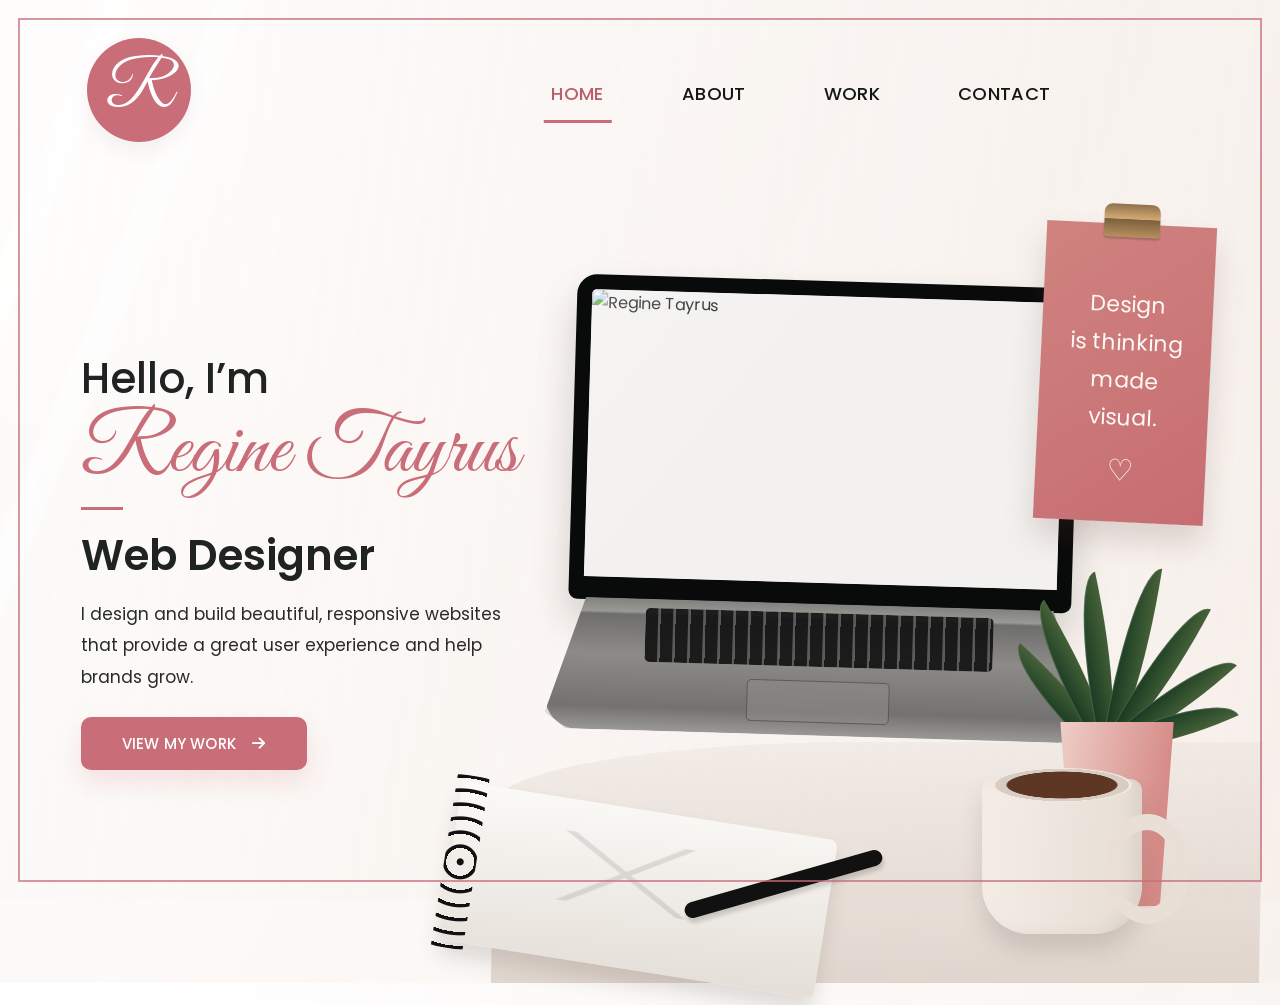
==== index.html @ b235884c "Initial portfolio" ====
<!DOCTYPE html>
<html lang="en">
<head>
  <meta charset="UTF-8">
  <meta name="viewport" content="width=device-width, initial-scale=1.0">
  <title>Regine Tayrus | Home</title>
  <link rel="stylesheet" href="style.css">
  <link rel="stylesheet" href="https://cdnjs.cloudflare.com/ajax/libs/font-awesome/6.6.0/css/all.min.css">
</head>
<body class="home-page">
  <div class="page-border" aria-hidden="true"></div>

  <header class="site-header">
    <a class="brand" href="index.html" aria-label="Regine Tayrus home">R</a>
    <nav class="site-nav" aria-label="Main navigation">
      <ul>
        <li><a class="active" href="index.html">HOME</a></li>
        <li><a href="about.html">ABOUT</a></li>
        <li><a href="work.html">WORK</a></li>
        <li><a href="contact.html">CONTACT</a></li>
      </ul>
    </nav>
  </header>

  <main class="page-main">
    <section class="copy-panel">
      <h2 class="home-hello">Hello, I’m</h2>
      <h1 class="home-name">Regine Tayrus</h1>
      <div class="name-line"></div>
      <h3 class="home-role">Web Designer</h3>
      <p class="body-copy">
        I design and build beautiful, responsive websites that provide a great user experience and help brands grow.
      </p>
      <a class="btn-primary" href="work.html">VIEW MY WORK <i class="fa-solid fa-arrow-right"></i></a>
    </section>

    <section class="scene" aria-label="Workspace illustration">
      <div class="desk-surface"></div>
      <div class="laptop">
        <div class="laptop-screen">
          <img src="c:\Users\ASUS\Pictures\picture\ia.jpg" alt="Regine Tayrus">
        </div>
        <div class="laptop-base"></div>
      </div>
      <div class="note-card">Design<br>is thinking<br>made<br>visual.</div>
      <div class="plant" aria-hidden="true">
        <span class="leaf l1"></span><span class="leaf l2"></span><span class="leaf l3"></span>
        <span class="leaf l4"></span><span class="leaf l5"></span><span class="leaf l6"></span><span class="leaf l7"></span>
        <div class="pot"></div>
      </div>
      <div class="cup" aria-hidden="true"></div>
      <div class="notebook" aria-hidden="true"></div>
      <div class="pen" aria-hidden="true"></div>
    </section>
  </main>
</body>
</html>
---- style.css ----
@import url('https://fonts.googleapis.com/css2?family=Great+Vibes&family=Poppins:wght@300;400;500;600;700&display=swap');

:root{
  --rose:#c96d79;
  --rose-dark:#b95e6a;
  --rose-soft:#d98b91;
  --cream:#f8f4f0;
  --paper:#fffdfb;
  --ink:#1f2322;
  --muted:#555a58;
  --line:rgba(201,109,121,.72);
  --shadow:0 20px 45px rgba(88,64,54,.15);
}

*{
  margin:0;
  padding:0;
  box-sizing:border-box;
}

html{scroll-behavior:smooth;}

body{
  min-height:100vh;
  color:var(--ink);
  background:
    radial-gradient(circle at 6% 10%, rgba(255,255,255,.95) 0 8%, transparent 27%),
    linear-gradient(120deg, rgba(255,255,255,.95), rgba(247,240,235,.92));
  font-family:'Poppins',sans-serif;
  overflow-x:hidden;
}

body::before{
  content:"";
  position:fixed;
  inset:0;
  pointer-events:none;
  z-index:-2;
  background:
    linear-gradient(112deg, transparent 0 6%, rgba(255,255,255,.68) 6.5% 8%, transparent 8.5% 13%, rgba(255,255,255,.5) 13.5% 15%, transparent 15.5% 24%),
    linear-gradient(98deg, rgba(252,249,246,.3), rgba(245,237,232,.54));
}

.page-border{
  position:fixed;
  inset:18px;
  border:2px solid var(--line);
  pointer-events:none;
  z-index:9999;
}

a{color:inherit;}

/* ---------------- HEADER ---------------- */
.site-header{
  width:100%;
  height:165px;
  padding:38px 6.8% 20px;
  display:flex;
  align-items:flex-start;
  justify-content:space-between;
  position:relative;
  z-index:30;
}

.brand{
  width:104px;
  height:104px;
  border-radius:50%;
  display:grid;
  place-items:center;
  background:var(--rose);
  color:#fff;
  font-family:'Great Vibes',cursive;
  font-size:65px;
  font-weight:400;
  line-height:1;
  text-decoration:none;
  box-shadow:0 8px 20px rgba(129,78,75,.08);
}

.site-nav ul{
  list-style:none;
  display:flex;
  align-items:center;
  gap:62px;
  margin-top:42px;
  margin-right:10.5vw;
}

.site-nav a{
  position:relative;
  display:block;
  padding:0 8px 16px;
  text-decoration:none;
  color:#141716;
  font-size:18px;
  font-weight:500;
  letter-spacing:.02em;
}

.site-nav a::after{
  content:"";
  position:absolute;
  left:50%;
  bottom:0;
  width:0;
  height:3px;
  transform:translateX(-50%);
  background:var(--rose);
  transition:.25s ease;
}

.site-nav a:hover,
.site-nav a.active{color:var(--rose-dark);}

.site-nav a:hover::after,
.site-nav a.active::after{width:100%;}

/* ---------------- SHARED LAYOUT ---------------- */
.page-main{
  position:relative;
  min-height:calc(100vh - 165px);
  padding:38px 5.5% 70px;
  display:grid;
  grid-template-columns:minmax(460px, .92fr) minmax(620px, 1.32fr);
  gap:34px;
  align-items:center;
}

.copy-panel{
  position:relative;
  z-index:12;
  max-width:610px;
  padding-left:2.2%;
}

.eyebrow,
.script-title{
  color:var(--rose);
  font-family:'Great Vibes',cursive;
  font-weight:400;
}

.eyebrow{
  display:block;
  font-size:38px;
  margin-bottom:5px;
}

.section-title{
  font-size:54px;
  line-height:1.07;
  font-weight:600;
  letter-spacing:-.03em;
  margin-bottom:18px;
}

.accent-line{
  width:46px;
  height:3px;
  background:var(--rose);
  margin:6px 0 22px;
}

.body-copy{
  max-width:550px;
  color:#272b29;
  font-size:16px;
  line-height:1.85;
}

.btn-primary{
  margin-top:24px;
  min-width:226px;
  padding:15px 25px;
  border:none;
  border-radius:10px;
  background:var(--rose);
  color:#fff;
  display:inline-flex;
  align-items:center;
  justify-content:center;
  gap:16px;
  text-decoration:none;
  font-size:15px;
  font-weight:500;
  letter-spacing:.01em;
  box-shadow:0 12px 25px rgba(201,109,121,.17);
  transition:.25s ease;
}

.btn-primary:hover{
  transform:translateY(-2px);
  background:var(--rose-dark);
}

/* ---------------- DESK / LAPTOP SCENE ---------------- */
.scene{
  position:relative;
  min-height:710px;
  align-self:stretch;
}

.desk-surface{
  position:absolute;
  left:-11%;
  right:-8%;
  bottom:-70px;
  height:34%;
  border-radius:48% 0 0 0 / 26% 0 0 0;
  background:linear-gradient(180deg, rgba(233,225,218,.42), rgba(212,198,188,.66));
  transform:skewX(-1deg);
  z-index:1;
}

.laptop{
  position:absolute;
  left:5%;
  top:15%;
  width:74%;
  z-index:8;
  transform:rotate(1.7deg);
}

.laptop-screen{
  position:relative;
  width:100%;
  aspect-ratio:1.55 / 1;
  border:15px solid #090a0a;
  border-bottom-width:23px;
  border-radius:20px 20px 9px 9px;
  overflow:hidden;
  background:#f2f0ed;
  box-shadow:0 22px 38px rgba(31,27,24,.18);
}

.laptop-screen::after{
  content:"";
  position:absolute;
  inset:0;
  background:linear-gradient(128deg, rgba(255,255,255,.23), transparent 38%);
  pointer-events:none;
}

.laptop-screen img{
  width:100%;
  height:100%;
  object-fit:contain;
  object-position:center bottom;
  display:block;
  background:#f3f1ef;
}

.laptop-base{
  width:108%;
  height:132px;
  margin-left:-4%;
  margin-top:-2px;
  border-radius:4px 4px 32px 32px;
  background:
    linear-gradient(180deg,#81817f 0,#9a9995 10%,#6e6e6d 12%,#8d8b88 42%,#747270 82%,#9b9996 100%);
  clip-path:polygon(7% 0,93% 0,100% 88%,96% 100%,4% 100%,0 88%);
  box-shadow:0 22px 24px rgba(52,45,40,.24);
  position:relative;
}

.laptop-base::before{
  content:"";
  position:absolute;
  left:18%;
  right:18%;
  top:9px;
  height:54px;
  border-radius:5px;
  opacity:.9;
  background:
    repeating-linear-gradient(90deg,#161616 0 12px,#777 13px 15px),
    repeating-linear-gradient(180deg,transparent 0 14px,#222 15px 17px);
  filter:brightness(.72);
}

.laptop-base::after{
  content:"";
  position:absolute;
  width:26%;
  height:40px;
  left:37%;
  bottom:13px;
  border:1px solid rgba(50,50,50,.5);
  border-radius:5px;
  background:rgba(140,140,138,.55);
}

.note-card{
  position:absolute;
  right:0;
  top:8%;
  width:170px;
  min-height:275px;
  padding:62px 23px 24px;
  background:linear-gradient(145deg,#cf837f,#c76d72);
  color:#fef9f7;
  text-align:center;
  font-size:22px;
  line-height:1.72;
  z-index:15;
  transform:rotate(2.8deg);
  box-shadow:0 18px 30px rgba(87,59,54,.18);
}

.note-card::before{
  content:"";
  position:absolute;
  top:-20px;
  left:50%;
  width:56px;
  height:33px;
  transform:translateX(-50%);
  border-radius:8px 8px 3px 3px;
  background:linear-gradient(180deg,#8e714d,#d3aa72 45%,#7d603f 47%,#b68f5e 100%);
  box-shadow:0 2px 2px rgba(0,0,0,.2);
}

.note-card::after{
  content:"♡";
  display:block;
  margin-top:9px;
  font-size:30px;
  color:#f9f0ed;
}

.plant{
  position:absolute;
  right:-1%;
  bottom:2%;
  width:210px;
  height:360px;
  z-index:13;
}

.pot{
  position:absolute;
  left:48px;
  bottom:0;
  width:126px;
  height:184px;
  background:linear-gradient(100deg,#f0d1cb,#d68c88 78%);
  clip-path:polygon(5% 0,95% 0,84% 100%,16% 100%);
  border-radius:8px 8px 22px 22px;
  box-shadow:0 15px 24px rgba(88,58,51,.16);
}

.leaf{
  position:absolute;
  left:95px;
  bottom:154px;
  width:32px;
  height:150px;
  border-radius:100% 0 100% 0;
  background:linear-gradient(90deg,#173920,#466239);
  transform-origin:bottom center;
  box-shadow:inset 1px 0 rgba(255,255,255,.18);
}
.leaf.l1{transform:rotate(-48deg); height:145px;}
.leaf.l2{transform:rotate(-31deg); height:168px;}
.leaf.l3{transform:rotate(-12deg); height:181px;}
.leaf.l4{transform:rotate(9deg); height:188px;}
.leaf.l5{transform:rotate(28deg); height:170px;}
.leaf.l6{transform:rotate(48deg); height:147px;}
.leaf.l7{transform:rotate(66deg); height:126px;}

.cup{
  position:absolute;
  right:10.5%;
  bottom:-3%;
  width:160px;
  height:155px;
  z-index:17;
  border-radius:12px 12px 48px 48px;
  background:linear-gradient(95deg,#f4ede6,#e6ddd4);
  box-shadow:0 16px 23px rgba(71,57,48,.16), inset -10px 0 13px rgba(150,130,118,.12);
}

.cup::before{
  content:"";
  position:absolute;
  left:10px;
  top:-11px;
  width:140px;
  height:34px;
  border-radius:50%;
  background:radial-gradient(ellipse at center,#5e3624 0 55%,#d8cdc3 57% 67%,#f1e8e1 68%);
}

.cup::after{
  content:"";
  position:absolute;
  right:-48px;
  top:35px;
  width:60px;
  height:78px;
  border:16px solid #e9dfd6;
  border-left:9px solid #e9dfd6;
  border-radius:50%;
  background:transparent;
}

.notebook{
  position:absolute;
  left:-18%;
  bottom:-8%;
  width:380px;
  height:160px;
  z-index:10;
  background:linear-gradient(175deg,#fbfaf7,#e4ded7);
  border-radius:8px;
  transform:rotate(9deg);
  box-shadow:0 14px 20px rgba(72,60,52,.16);
}

.notebook::before{
  content:"";
  position:absolute;
  left:-6px;
  top:-7px;
  bottom:-7px;
  width:32px;
  background:repeating-radial-gradient(circle at center,#111 0 3px,transparent 4px 14px);
}

.notebook::after{
  content:"";
  position:absolute;
  left:76px;
  top:32px;
  width:220px;
  height:70px;
  opacity:.18;
  background:
    linear-gradient(150deg,transparent 45%,#6e6e6e 46% 48%,transparent 49%),
    linear-gradient(30deg,transparent 45%,#6e6e6e 46% 48%,transparent 49%);
}

.pen{
  position:absolute;
  left:18%;
  bottom:3%;
  width:205px;
  height:16px;
  border-radius:12px;
  background:#111;
  transform:rotate(-16deg);
  z-index:19;
  box-shadow:0 5px 4px rgba(0,0,0,.16);
}

/* ---------------- HOME ---------------- */
.home-page .copy-panel{padding-top:10px;}
.home-hello{
  font-size:42px;
  line-height:1.1;
  font-weight:500;
}
.home-name{
  margin:6px 0 5px;
  color:var(--rose);
  font-family:'Great Vibes',cursive;
  font-size:85px;
  font-weight:400;
  line-height:1.05;
}
.name-line{
  width:42px;
  height:3px;
  background:var(--rose);
  margin:10px 0 22px;
}
.home-role{
  font-size:42px;
  font-weight:600;
  line-height:1.15;
  margin-bottom:18px;
}
.home-page .body-copy{font-size:17px; max-width:515px;}
.home-page .laptop{top:11%; left:1%; width:78%;}
.home-page .note-card{top:3%;}
.home-page .plant{bottom:1%;}

/* ---------------- ABOUT ---------------- */
.about-page .page-main{align-items:center; padding-top:10px;}
.about-page .scene{min-height:720px;}
.about-page .laptop{top:13%; left:2%; width:76%;}
.about-page .note-card{top:1%;}
.about-page .body-copy + .body-copy{margin-top:16px;}

.info-grid{
  display:grid;
  grid-template-columns:repeat(2,minmax(0,1fr));
  gap:18px 28px;
  margin-top:28px;
}

.info-item{
  display:grid;
  grid-template-columns:48px 1fr;
  align-items:center;
  gap:13px;
  min-height:56px;
}

.info-icon{
  width:44px;
  height:44px;
  display:grid;
  place-items:center;
  border-radius:50%;
  color:#fff;
  background:var(--rose);
  font-size:17px;
}

.info-item h4{
  color:var(--rose);
  font-size:13px;
  font-weight:600;
  margin-bottom:2px;
}
.info-item p{
  color:#1f2322;
  font-size:13px;
  line-height:1.45;
}

/* ---------------- WORK ---------------- */
.work-page .page-main{
  grid-template-columns:minmax(760px,1.25fr) minmax(500px,.9fr);
  gap:20px;
  align-items:start;
  padding-top:15px;
}

.work-page .copy-panel{max-width:830px; padding-left:1%;}
.work-page .section-title{font-size:54px; margin-bottom:10px;}
.work-page .section-title .script-title{
  display:block;
  margin-top:-2px;
  font-size:73px;
  line-height:.94;
}
.work-page .body-copy{max-width:650px; line-height:1.6;}
.work-page .scene{min-height:700px; margin-top:28px;}
.work-page .laptop{left:0; top:16%; width:78%;}
.work-page .note-card{top:2%; right:-2%;}
.work-page .cup{right:7%; bottom:1%;}
.work-page .plant{right:-4%;}
.work-page .notebook{display:none;}

.project-grid{
  display:grid;
  grid-template-columns:repeat(3,minmax(0,1fr));
  gap:16px;
  margin-top:28px;
}

.project-card{
  min-width:0;
  overflow:hidden;
  background:rgba(255,255,255,.76);
  border:1px solid rgba(205,181,172,.45);
  border-radius:12px;
  box-shadow:0 12px 28px rgba(94,70,60,.09);
  backdrop-filter:blur(3px);
}

.project-media{
  height:205px;
  background:#e8ded7;
  overflow:hidden;
  display:grid;
  place-items:center;
}

.project-media img{
  width:100%;
  height:100%;
  object-fit:cover;
  display:block;
}

.github-cover{
  background:linear-gradient(145deg,#f2e8e3,#d4beb4);
  color:#2a2523;
  font-size:66px;
}

.project-body{padding:13px 14px 15px;}
.project-body h3{font-size:16px; font-weight:600; margin-bottom:6px;}
.project-body p{font-size:11.5px; line-height:1.55; color:#4f514f; min-height:54px;}
.project-link{
  display:inline-flex;
  align-items:center;
  gap:10px;
  margin-top:9px;
  color:var(--rose-dark);
  font-size:11.5px;
  font-weight:600;
  text-decoration:none;
}
.work-page .btn-primary{margin-top:26px;}
.work-tagline{
  margin-top:17px;
  text-align:right;
  color:var(--rose);
  font-family:'Great Vibes',cursive;
  font-size:25px;
}

/* ---------------- CONTACT ---------------- */
.contact-page .page-main{
  grid-template-columns:minmax(520px,.82fr) minmax(650px,1.25fr);
  gap:16px;
  align-items:start;
  padding-top:2px;
  padding-bottom:135px;
}
.contact-page .copy-panel{max-width:560px; padding-left:1.5%;}
.contact-page .scene{min-height:710px; margin-top:10px;}
.contact-page .laptop{top:9%; left:-2%; width:79%;}
.contact-page .note-card{top:-1%;}
.contact-page .notebook{left:-25%; bottom:-2%; transform:rotate(8deg);}
.contact-page .pen{left:14%; bottom:6%;}
.contact-page .cup{right:8%; bottom:3%;}

.social-list{
  display:flex;
  flex-direction:column;
  gap:8px;
  margin-top:22px;
}
.social-row{
  min-height:50px;
  display:grid;
  grid-template-columns:42px 160px 1fr;
  align-items:center;
  padding:6px 12px;
  text-decoration:none;
  background:rgba(255,255,255,.47);
  border-radius:8px;
  box-shadow:0 6px 14px rgba(89,64,58,.04);
  transition:.2s ease;
}
.social-row:hover{transform:translateX(4px); background:rgba(255,255,255,.72);}
.social-icon{
  width:36px;
  height:36px;
  border-radius:50%;
  display:grid;
  place-items:center;
  color:#fff;
  background:var(--rose);
  font-size:16px;
}
.social-label{color:var(--rose-dark); font-weight:500; font-size:14px;}
.social-value{font-size:13px; color:#333735; overflow-wrap:anywhere;}
.thanks{
  margin-top:20px;
  color:var(--rose);
  font-family:'Great Vibes',cursive;
  font-size:34px;
  font-weight:400;
}

.message-strip{
  position:absolute;
  left:5.6%;
  right:28%;
  bottom:30px;
  z-index:40;
  min-height:105px;
  padding:17px 24px;
  display:flex;
  align-items:center;
  justify-content:space-between;
  gap:30px;
  background:rgba(255,255,255,.75);
  border:1px solid rgba(235,219,210,.75);
  border-radius:18px;
  box-shadow:0 13px 30px rgba(91,67,58,.08);
  backdrop-filter:blur(7px);
}
.message-copy{display:flex; align-items:center; gap:20px;}
.message-icon{
  width:64px;
  height:64px;
  border-radius:50%;
  display:grid;
  place-items:center;
  flex:0 0 auto;
  background:var(--rose);
  color:#fff;
  font-size:26px;
}
.message-copy h3{font-size:18px; color:var(--rose-dark); margin-bottom:5px;}
.message-copy p{font-size:13px; line-height:1.5; color:#343735;}
.message-strip .btn-primary{margin-top:0; min-width:195px; padding:14px 21px;}

/* ---------------- RESPONSIVE ---------------- */
@media (max-width:1250px){
  .site-nav ul{margin-right:2vw; gap:35px;}
  .page-main,
  .work-page .page-main,
  .contact-page .page-main{
    grid-template-columns:1fr 1fr;
  }
  .scene{transform:scale(.9); transform-origin:center center; margin-left:-5%; margin-right:-5%;}
  .project-grid{grid-template-columns:repeat(2,1fr);}
  .project-card:first-child{grid-column:1 / -1;}
}

@media (max-width:980px){
  .page-border{inset:9px;}
  .site-header{
    height:auto;
    padding:28px 6% 15px;
    align-items:center;
  }
  .brand{width:78px; height:78px; font-size:50px;}
  .site-nav ul{margin:0; gap:18px;}
  .site-nav a{font-size:14px; padding:8px 3px 12px;}
  .page-main,
  .work-page .page-main,
  .contact-page .page-main{
    min-height:auto;
    grid-template-columns:1fr;
    padding:36px 7% 60px;
  }
  .copy-panel,
  .work-page .copy-panel,
  .contact-page .copy-panel{max-width:none; padding-left:0;}
  .scene{
    min-height:620px !important;
    transform:none;
    margin:0;
    overflow:hidden;
  }
  .laptop{left:6% !important; width:74% !important;}
  .note-card{right:2% !important;}
  .plant{right:0 !important; transform:scale(.85); transform-origin:bottom right;}
  .cup{right:12% !important; transform:scale(.88); transform-origin:bottom right;}
  .notebook{left:0 !important; transform:scale(.85) rotate(8deg); transform-origin:bottom left;}
  .project-grid{grid-template-columns:repeat(3,1fr);}
  .project-card:first-child{grid-column:auto;}
  .message-strip{
    position:relative;
    left:auto; right:auto; bottom:auto;
    margin:10px 7% 55px;
  }
  .contact-page .page-main{padding-bottom:25px;}
}

@media (max-width:720px){
  .site-header{flex-direction:column; gap:18px;}
  .site-nav{width:100%; overflow-x:auto;}
  .site-nav ul{justify-content:center; min-width:420px;}
  .page-main,
  .work-page .page-main,
  .contact-page .page-main{padding:22px 8% 45px;}
  .home-hello{font-size:32px;}
  .home-name{font-size:64px;}
  .home-role{font-size:34px;}
  .section-title,
  .work-page .section-title{font-size:44px;}
  .work-page .section-title .script-title{font-size:58px;}
  .info-grid{grid-template-columns:1fr;}
  .project-grid{grid-template-columns:1fr;}
  .project-card:first-child{grid-column:auto;}
  .project-media{height:220px;}
  .social-row{grid-template-columns:40px 112px 1fr; padding:6px 6px;}
  .social-label{font-size:12px;}
  .social-value{font-size:11px;}
  .message-strip{margin:8px 8% 42px; flex-direction:column; align-items:stretch;}
  .message-strip .btn-primary{width:100%;}
  .scene{min-height:510px !important; margin-top:8px;}
  .laptop{top:19% !important; left:0 !important; width:79% !important;}
  .note-card{width:125px; min-height:210px; padding:45px 15px 16px; font-size:16px;}
  .plant{transform:scale(.62);}
  .cup{transform:scale(.62); right:2% !important;}
  .notebook{transform:scale(.62) rotate(8deg); left:-18% !important;}
  .pen{transform:scale(.7) rotate(-16deg); left:10% !important;}
}
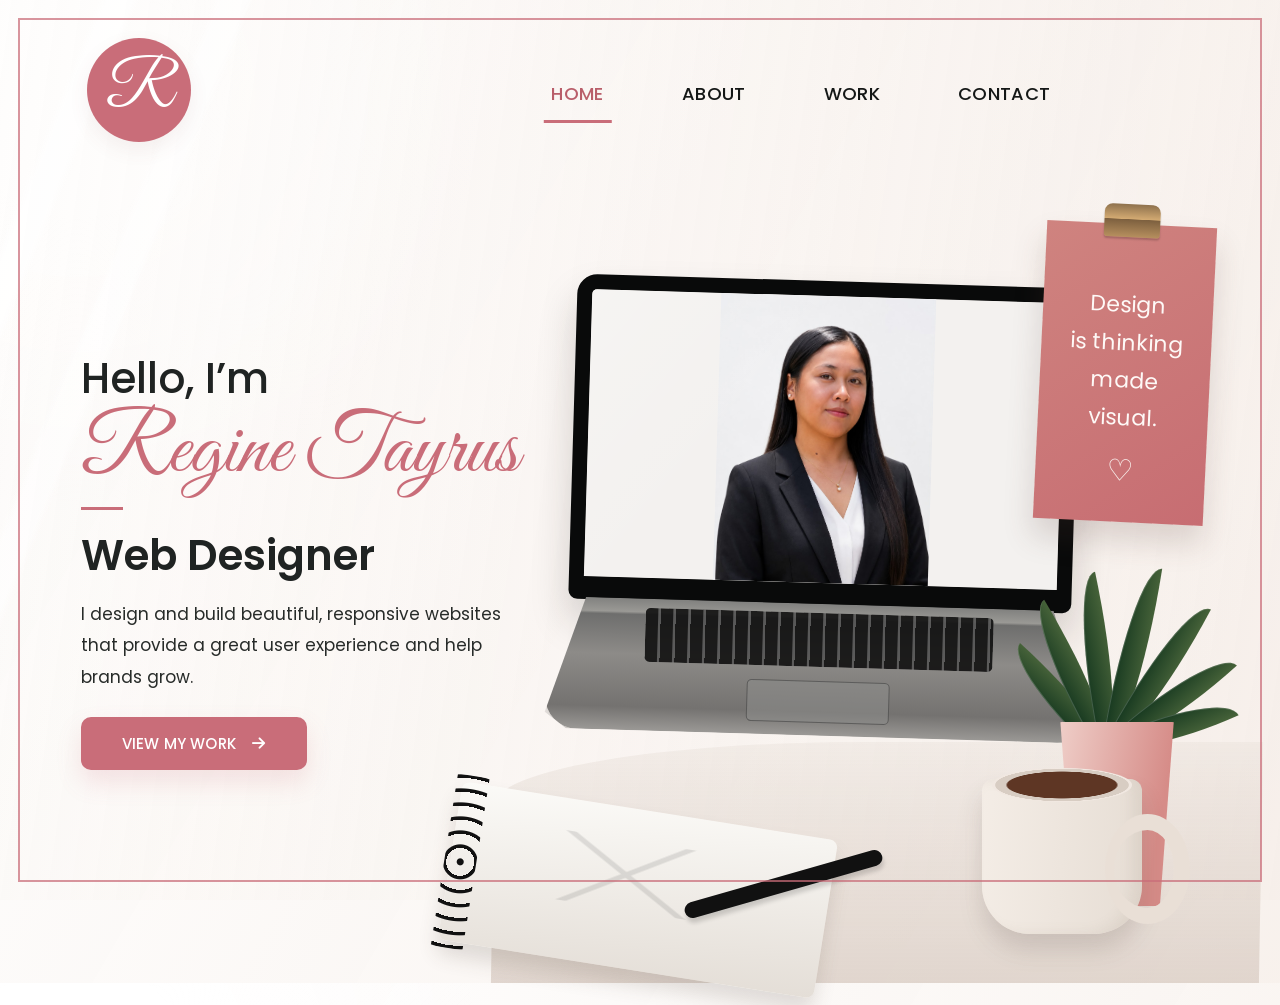
==== commit 3d247290: "Fix image path" ====
--- a/index.html
+++ b/index.html
@@ -38,7 +38,7 @@
       <div class="desk-surface"></div>
       <div class="laptop">
         <div class="laptop-screen">
-          <img src="c:\Users\ASUS\Pictures\picture\ia.jpg" alt="Regine Tayrus">
+         <img src="image/ia.jpg" alt="Regine Tayrus">
         </div>
         <div class="laptop-base"></div>
       </div>
